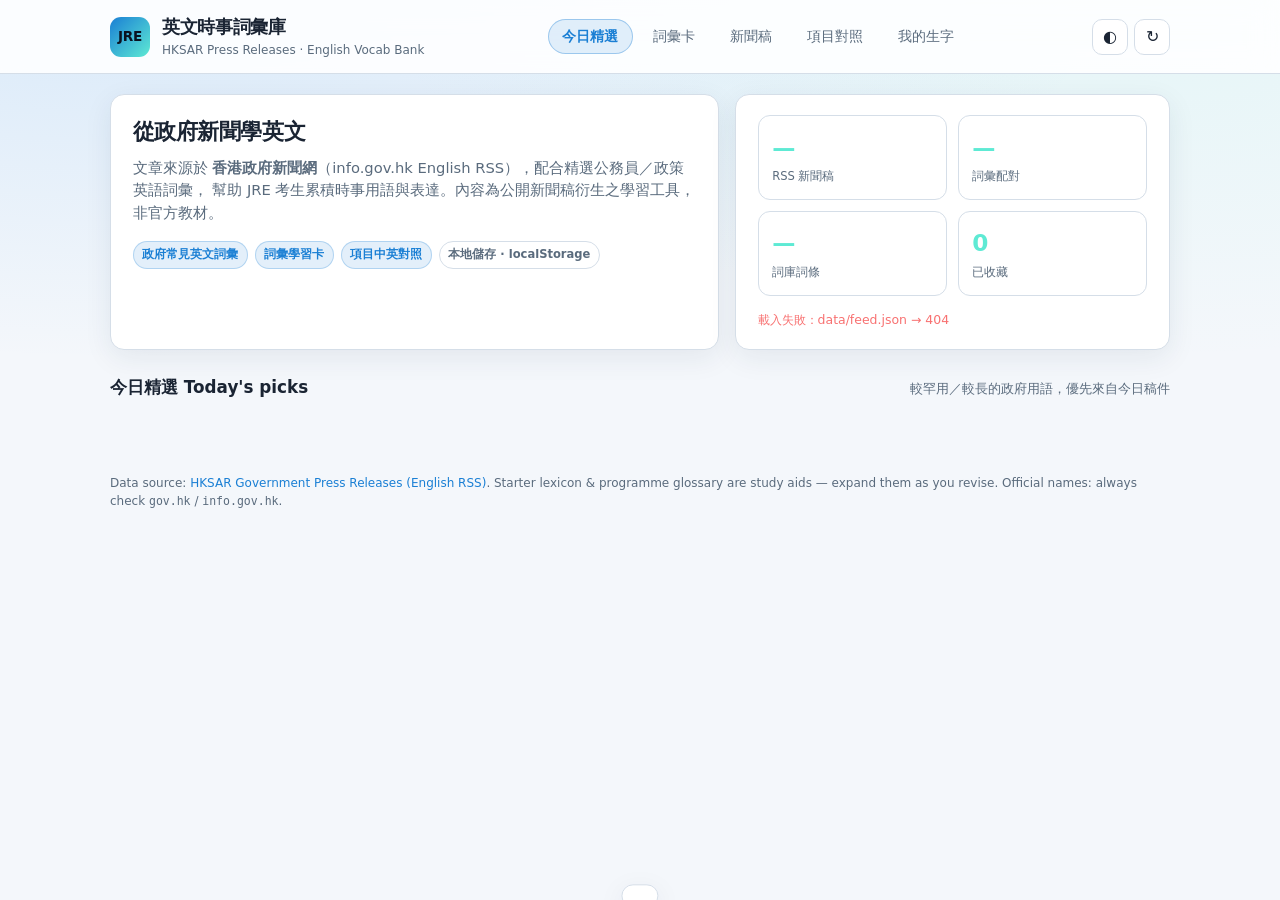
==== static/index.html @ 372e7e4e "Initial JRE English vocab bank (GitHub Pages /docs)" ====
<!DOCTYPE html>
<html lang="zh-Hant">
<head>
  <meta charset="UTF-8" />
  <meta name="viewport" content="width=device-width, initial-scale=1" />
  <meta name="description" content="JRE English — HKSAR press-release vocabulary bank for exam prep" />
  <title>JRE 英文時事詞彙庫 · Vocab Bank</title>
  <link rel="stylesheet" href="styles.css" />
  <link rel="icon" href="data:image/svg+xml,%3Csvg xmlns='http://www.w3.org/2000/svg' viewBox='0 0 32 32'%3E%3Crect rx='8' width='32' height='32' fill='%233d9cf0'/%3E%3Ctext x='16' y='22' text-anchor='middle' font-size='14' font-family='sans-serif' font-weight='700' fill='%230a1220'%3EJRE%3C/text%3E%3C/svg%3E" />
</head>
<body>
  <header class="app-header">
    <div class="header-inner">
      <div class="brand">
        <div class="brand-mark">JRE</div>
        <div>
          <h1>英文時事詞彙庫</h1>
          <p>HKSAR Press Releases · English Vocab Bank</p>
        </div>
      </div>
      <nav class="nav-tabs" id="nav" aria-label="Sections">
        <button type="button" data-panel="today" class="active">今日精選</button>
        <button type="button" data-panel="vocab">詞彙卡</button>
        <button type="button" data-panel="feed">新聞稿</button>
        <button type="button" data-panel="programmes">項目對照</button>
        <button type="button" data-panel="saved">我的生字</button>
      </nav>
      <div class="header-actions">
        <button type="button" class="icon-btn" id="btnTheme" title="切換深淺色 / Toggle theme" aria-label="Toggle theme">◐</button>
        <button type="button" class="icon-btn" id="btnRefresh" title="重新擷取 RSS / Refresh" aria-label="Refresh feed">↻</button>
      </div>
    </div>
  </header>

  <main>
    <section class="hero">
      <div class="hero-card">
        <h2>從政府新聞學英文</h2>
        <p class="lede">
          文章來源於 <strong>香港政府新聞網</strong>（info.gov.hk English RSS），配合精選公務員／政策英語詞彙，
          幫助 JRE 考生累積時事用語與表達。內容為公開新聞稿衍生之學習工具，非官方教材。
        </p>
        <div class="badge-row">
          <span class="badge">政府常見英文詞彙</span>
          <span class="badge">詞彙學習卡</span>
          <span class="badge">項目中英對照</span>
          <span class="badge muted">本地儲存 · localStorage</span>
        </div>
      </div>
      <div class="stat-card">
        <div class="stats" id="stats">
          <div class="stat"><div class="n" id="statItems">—</div><div class="l">RSS 新聞稿</div></div>
          <div class="stat"><div class="n" id="statMatches">—</div><div class="l">詞彙配對</div></div>
          <div class="stat"><div class="n" id="statLexicon">—</div><div class="l">詞庫詞條</div></div>
          <div class="stat"><div class="n" id="statSaved">—</div><div class="l">已收藏</div></div>
        </div>
        <div class="status-bar" id="statusBar" style="margin-top:0.85rem"></div>
      </div>
    </section>

    <!-- Today -->
    <section class="panel active" id="panel-today">
      <div class="section-title">
        <h3>今日精選 Today's picks</h3>
        <span>較罕用／較長的政府用語，優先來自今日稿件</span>
      </div>
      <div class="card-grid three" id="picksGrid"></div>
    </section>

    <!-- Vocab -->
    <section class="panel" id="panel-vocab">
      <div class="toolbar">
        <div class="search">
          <input type="search" id="vocabSearch" placeholder="搜尋英文／中文／詞性…" autocomplete="off" />
        </div>
      </div>
      <div class="section-title">
        <h3>詞彙卡 Vocabulary cards</h3>
        <span id="vocabCount"></span>
      </div>
      <div class="card-grid" id="vocabGrid"></div>
    </section>

    <!-- Feed -->
    <section class="panel" id="panel-feed">
      <div class="toolbar">
        <div class="search">
          <input type="search" id="feedSearch" placeholder="搜尋新聞稿標題／內容…" autocomplete="off" />
        </div>
      </div>
      <div class="section-title">
        <h3>最新英文新聞稿</h3>
        <span>來源：info.gov.hk GIA RSS</span>
      </div>
      <div class="feed-list" id="feedList"></div>
    </section>

    <!-- Programmes -->
    <section class="panel" id="panel-programmes">
      <div class="disclaimer" id="progDisclaimer"></div>
      <div class="toolbar">
        <div class="search">
          <input type="search" id="progSearch" placeholder="搜尋計劃／機構英文或中文名稱…" autocomplete="off" />
        </div>
      </div>
      <div class="prog-filters" id="progFilters"></div>
      <div class="section-title">
        <h3>常見政府項目中英文對照</h3>
        <span id="progCount"></span>
      </div>
      <div class="prog-table-wrap">
        <table class="prog">
          <thead>
            <tr>
              <th>English</th>
              <th>中文</th>
              <th>Abbr</th>
              <th>範疇</th>
            </tr>
          </thead>
          <tbody id="progBody"></tbody>
        </table>
      </div>
    </section>

    <!-- Saved -->
    <section class="panel" id="panel-saved">
      <div class="section-title">
        <h3>我的生字 Saved list</h3>
        <span>保存在本瀏覽器 localStorage</span>
      </div>
      <div class="toolbar">
        <button type="button" class="btn" id="btnExport">匯出 JSON</button>
        <button type="button" class="btn" id="btnClearSaved">清空收藏</button>
      </div>
      <div class="card-grid" id="savedGrid"></div>
    </section>
  </main>

  <footer class="footer">
    <p>
      Data source: <a href="https://www.info.gov.hk/gia/rss/general_en.xml" target="_blank" rel="noopener">HKSAR Government Press Releases (English RSS)</a>.
      Starter lexicon &amp; programme glossary are study aids — expand them as you revise.
      Official names: always check <code>gov.hk</code> / <code>info.gov.hk</code>.
    </p>
  </footer>

  <div class="toast" id="toast" role="status"></div>
  <script src="app.js"></script>
</body>
</html>
---- static/styles.css ----
:root {
  --bg: #0f1419;
  --bg-elevated: #1a222d;
  --bg-card: #1e2836;
  --bg-card-hover: #243041;
  --border: #2d3a4d;
  --text: #e8eef6;
  --text-muted: #8b9bb0;
  --accent: #3d9cf0;
  --accent-soft: rgba(61, 156, 240, 0.15);
  --accent-2: #5eead4;
  --warn: #fbbf24;
  --danger: #f87171;
  --success: #34d399;
  --radius: 14px;
  --shadow: 0 8px 32px rgba(0, 0, 0, 0.35);
  --font: "Segoe UI", "PingFang TC", "Noto Sans TC", "Microsoft JhengHei", system-ui, sans-serif;
  --mono: "SF Mono", "Cascadia Code", ui-monospace, monospace;
}

@media (prefers-color-scheme: light) {
  :root {
    --bg: #f4f7fb;
    --bg-elevated: #ffffff;
    --bg-card: #ffffff;
    --bg-card-hover: #f0f5fa;
    --border: #d5dee8;
    --text: #1a2433;
    --text-muted: #5a6b7d;
    --accent: #1a7fd4;
    --accent-soft: rgba(26, 127, 212, 0.12);
    --shadow: 0 8px 28px rgba(26, 50, 80, 0.08);
  }
}

[data-theme="light"] {
  --bg: #f4f7fb;
  --bg-elevated: #ffffff;
  --bg-card: #ffffff;
  --bg-card-hover: #f0f5fa;
  --border: #d5dee8;
  --text: #1a2433;
  --text-muted: #5a6b7d;
  --accent: #1a7fd4;
  --accent-soft: rgba(26, 127, 212, 0.12);
  --shadow: 0 8px 28px rgba(26, 50, 80, 0.08);
}

[data-theme="dark"] {
  --bg: #0f1419;
  --bg-elevated: #1a222d;
  --bg-card: #1e2836;
  --bg-card-hover: #243041;
  --border: #2d3a4d;
  --text: #e8eef6;
  --text-muted: #8b9bb0;
  --accent: #3d9cf0;
  --accent-soft: rgba(61, 156, 240, 0.15);
  --shadow: 0 8px 32px rgba(0, 0, 0, 0.35);
}

*,
*::before,
*::after {
  box-sizing: border-box;
}

html {
  scroll-behavior: smooth;
}

body {
  margin: 0;
  font-family: var(--font);
  background: var(--bg);
  color: var(--text);
  line-height: 1.55;
  min-height: 100vh;
  background-image:
    radial-gradient(ellipse 80% 50% at 10% -10%, rgba(61, 156, 240, 0.18), transparent),
    radial-gradient(ellipse 60% 40% at 90% 0%, rgba(94, 234, 212, 0.1), transparent);
}

a {
  color: var(--accent);
  text-decoration: none;
}
a:hover {
  text-decoration: underline;
}

.app-header {
  position: sticky;
  top: 0;
  z-index: 40;
  backdrop-filter: blur(14px);
  background: color-mix(in srgb, var(--bg-elevated) 88%, transparent);
  border-bottom: 1px solid var(--border);
}

.header-inner {
  max-width: 1100px;
  margin: 0 auto;
  padding: 0.85rem 1.25rem;
  display: flex;
  flex-wrap: wrap;
  align-items: center;
  gap: 0.75rem 1.25rem;
  justify-content: space-between;
}

.brand {
  display: flex;
  align-items: center;
  gap: 0.75rem;
}

.brand-mark {
  width: 40px;
  height: 40px;
  border-radius: 11px;
  background: linear-gradient(135deg, var(--accent), var(--accent-2));
  display: grid;
  place-items: center;
  font-weight: 800;
  font-size: 0.85rem;
  color: #0a1220;
  letter-spacing: -0.02em;
}

.brand h1 {
  margin: 0;
  font-size: 1.1rem;
  font-weight: 700;
  letter-spacing: -0.02em;
}

.brand p {
  margin: 0;
  font-size: 0.75rem;
  color: var(--text-muted);
}

.nav-tabs {
  display: flex;
  flex-wrap: wrap;
  gap: 0.35rem;
}

.nav-tabs button {
  appearance: none;
  border: 1px solid transparent;
  background: transparent;
  color: var(--text-muted);
  padding: 0.4rem 0.85rem;
  border-radius: 999px;
  font: inherit;
  font-size: 0.85rem;
  cursor: pointer;
  transition: 0.15s ease;
}

.nav-tabs button:hover {
  color: var(--text);
  background: var(--accent-soft);
}

.nav-tabs button.active {
  color: var(--accent);
  background: var(--accent-soft);
  border-color: color-mix(in srgb, var(--accent) 35%, transparent);
  font-weight: 600;
}

.header-actions {
  display: flex;
  gap: 0.4rem;
  align-items: center;
}

.icon-btn {
  appearance: none;
  border: 1px solid var(--border);
  background: var(--bg-card);
  color: var(--text);
  width: 36px;
  height: 36px;
  border-radius: 10px;
  cursor: pointer;
  display: grid;
  place-items: center;
  font-size: 1rem;
}

.icon-btn:hover {
  border-color: var(--accent);
}

main {
  max-width: 1100px;
  margin: 0 auto;
  padding: 1.25rem 1.25rem 3rem;
}

.hero {
  display: grid;
  gap: 1rem;
  margin-bottom: 1.5rem;
}

@media (min-width: 720px) {
  .hero {
    grid-template-columns: 1.4fr 1fr;
    align-items: stretch;
  }
}

.hero-card,
.stat-card {
  background: var(--bg-card);
  border: 1px solid var(--border);
  border-radius: var(--radius);
  padding: 1.25rem 1.35rem;
  box-shadow: var(--shadow);
}

.hero-card h2 {
  margin: 0 0 0.5rem;
  font-size: 1.35rem;
  letter-spacing: -0.02em;
}

.hero-card .lede {
  color: var(--text-muted);
  margin: 0 0 1rem;
  font-size: 0.92rem;
}

.badge-row {
  display: flex;
  flex-wrap: wrap;
  gap: 0.4rem;
}

.badge {
  font-size: 0.72rem;
  padding: 0.25rem 0.55rem;
  border-radius: 999px;
  background: var(--accent-soft);
  color: var(--accent);
  border: 1px solid color-mix(in srgb, var(--accent) 25%, transparent);
  font-weight: 600;
}

.badge.muted {
  background: transparent;
  color: var(--text-muted);
  border-color: var(--border);
}

.stats {
  display: grid;
  grid-template-columns: 1fr 1fr;
  gap: 0.65rem;
}

.stat {
  background: var(--bg-elevated);
  border: 1px solid var(--border);
  border-radius: 12px;
  padding: 0.85rem;
}

.stat .n {
  font-size: 1.45rem;
  font-weight: 750;
  letter-spacing: -0.03em;
  color: var(--accent-2);
}

.stat .l {
  font-size: 0.72rem;
  color: var(--text-muted);
  margin-top: 0.15rem;
}

.toolbar {
  display: flex;
  flex-wrap: wrap;
  gap: 0.65rem;
  margin-bottom: 1rem;
  align-items: center;
}

.search {
  flex: 1;
  min-width: 180px;
  position: relative;
}

.search input {
  width: 100%;
  padding: 0.65rem 0.9rem 0.65rem 2.2rem;
  border-radius: 12px;
  border: 1px solid var(--border);
  background: var(--bg-card);
  color: var(--text);
  font: inherit;
  font-size: 0.92rem;
}

.search::before {
  content: "⌕";
  position: absolute;
  left: 0.75rem;
  top: 50%;
  transform: translateY(-50%);
  color: var(--text-muted);
  font-size: 1rem;
  pointer-events: none;
}

.btn {
  appearance: none;
  border: 1px solid var(--border);
  background: var(--bg-card);
  color: var(--text);
  padding: 0.55rem 0.95rem;
  border-radius: 12px;
  font: inherit;
  font-size: 0.85rem;
  font-weight: 600;
  cursor: pointer;
  transition: 0.15s ease;
}

.btn:hover {
  border-color: var(--accent);
  background: var(--accent-soft);
}

.btn.primary {
  background: var(--accent);
  border-color: var(--accent);
  color: #fff;
}

.btn.primary:hover {
  filter: brightness(1.08);
}

.panel {
  display: none;
}

.panel.active {
  display: block;
}

.section-title {
  display: flex;
  align-items: baseline;
  justify-content: space-between;
  gap: 0.75rem;
  margin: 0.25rem 0 0.85rem;
}

.section-title h3 {
  margin: 0;
  font-size: 1.05rem;
}

.section-title span {
  font-size: 0.8rem;
  color: var(--text-muted);
}

.card-grid {
  display: grid;
  gap: 0.85rem;
  grid-template-columns: 1fr;
}

@media (min-width: 640px) {
  .card-grid {
    grid-template-columns: 1fr 1fr;
  }
}

@media (min-width: 960px) {
  .card-grid.three {
    grid-template-columns: 1fr 1fr 1fr;
  }
}

.vocab-card {
  background: var(--bg-card);
  border: 1px solid var(--border);
  border-radius: var(--radius);
  padding: 1rem 1.1rem;
  transition: border-color 0.15s, background 0.15s;
  display: flex;
  flex-direction: column;
  gap: 0.55rem;
}

.vocab-card:hover {
  background: var(--bg-card-hover);
  border-color: color-mix(in srgb, var(--accent) 40%, var(--border));
}

.vocab-card.saved {
  border-color: color-mix(in srgb, var(--success) 50%, var(--border));
}

.card-top {
  display: flex;
  justify-content: space-between;
  gap: 0.5rem;
  align-items: flex-start;
}

.term {
  font-size: 1.15rem;
  font-weight: 750;
  letter-spacing: -0.02em;
  margin: 0;
}

.pos {
  font-size: 0.72rem;
  color: var(--text-muted);
  font-family: var(--mono);
  margin-left: 0.35rem;
  font-weight: 500;
}

.zh {
  font-size: 0.95rem;
  color: var(--accent-2);
  font-weight: 600;
}

.meta-line {
  font-size: 0.78rem;
  color: var(--text-muted);
}

.related {
  display: flex;
  flex-wrap: wrap;
  gap: 0.3rem;
}

.chip {
  font-size: 0.7rem;
  padding: 0.15rem 0.45rem;
  border-radius: 6px;
  background: var(--bg-elevated);
  border: 1px solid var(--border);
  color: var(--text-muted);
}

.example {
  font-size: 0.84rem;
  color: var(--text);
  background: var(--bg-elevated);
  border-left: 3px solid var(--accent);
  padding: 0.55rem 0.7rem;
  border-radius: 0 8px 8px 0;
  margin: 0;
}

.example mark {
  background: color-mix(in srgb, var(--warn) 35%, transparent);
  color: inherit;
  padding: 0 0.1em;
  border-radius: 2px;
}

.source-link {
  font-size: 0.78rem;
  display: flex;
  flex-direction: column;
  gap: 0.15rem;
}

.source-link .date {
  color: var(--text-muted);
  font-size: 0.72rem;
}

.card-actions {
  display: flex;
  gap: 0.4rem;
  margin-top: auto;
  padding-top: 0.25rem;
}

.card-actions .btn {
  flex: 1;
  padding: 0.4rem 0.5rem;
  font-size: 0.78rem;
}

.feed-list {
  display: flex;
  flex-direction: column;
  gap: 0.55rem;
}

.feed-item {
  background: var(--bg-card);
  border: 1px solid var(--border);
  border-radius: 12px;
  padding: 0.85rem 1rem;
}

.feed-item h4 {
  margin: 0 0 0.35rem;
  font-size: 0.95rem;
  font-weight: 650;
}

.feed-item h4 a {
  color: var(--text);
}
.feed-item h4 a:hover {
  color: var(--accent);
}

.feed-item .desc {
  margin: 0;
  font-size: 0.82rem;
  color: var(--text-muted);
  display: -webkit-box;
  -webkit-line-clamp: 3;
  -webkit-box-orient: vertical;
  overflow: hidden;
}

.feed-item .meta {
  margin-top: 0.4rem;
  font-size: 0.72rem;
  color: var(--text-muted);
}

.prog-filters {
  display: flex;
  flex-wrap: wrap;
  gap: 0.35rem;
  margin-bottom: 0.85rem;
}

.prog-filters button {
  appearance: none;
  border: 1px solid var(--border);
  background: var(--bg-card);
  color: var(--text-muted);
  padding: 0.3rem 0.7rem;
  border-radius: 999px;
  font: inherit;
  font-size: 0.75rem;
  cursor: pointer;
}

.prog-filters button.active {
  color: var(--accent);
  border-color: var(--accent);
  background: var(--accent-soft);
  font-weight: 600;
}

.prog-table-wrap {
  overflow-x: auto;
  border: 1px solid var(--border);
  border-radius: var(--radius);
  background: var(--bg-card);
}

table.prog {
  width: 100%;
  border-collapse: collapse;
  font-size: 0.88rem;
}

table.prog th,
table.prog td {
  text-align: left;
  padding: 0.7rem 0.9rem;
  border-bottom: 1px solid var(--border);
  vertical-align: top;
}

table.prog th {
  background: var(--bg-elevated);
  font-size: 0.75rem;
  text-transform: uppercase;
  letter-spacing: 0.04em;
  color: var(--text-muted);
  position: sticky;
  top: 0;
}

table.prog tr:last-child td {
  border-bottom: none;
}

table.prog tr:hover td {
  background: var(--bg-card-hover);
}

.cat-pill {
  font-size: 0.68rem;
  padding: 0.12rem 0.45rem;
  border-radius: 999px;
  background: var(--accent-soft);
  color: var(--accent);
  white-space: nowrap;
}

.abbr {
  font-family: var(--mono);
  font-size: 0.78rem;
  color: var(--text-muted);
}

.empty {
  text-align: center;
  padding: 2.5rem 1rem;
  color: var(--text-muted);
  border: 1px dashed var(--border);
  border-radius: var(--radius);
}

.status-bar {
  font-size: 0.78rem;
  color: var(--text-muted);
  display: flex;
  flex-wrap: wrap;
  gap: 0.5rem 1rem;
  align-items: center;
}

.status-bar .err {
  color: var(--danger);
}

.footer {
  max-width: 1100px;
  margin: 0 auto;
  padding: 0 1.25rem 2rem;
  font-size: 0.75rem;
  color: var(--text-muted);
}

.footer code {
  font-family: var(--mono);
  font-size: 0.72rem;
}

.skeleton {
  background: linear-gradient(90deg, var(--border), var(--bg-card-hover), var(--border));
  background-size: 200% 100%;
  animation: shimmer 1.2s infinite;
  border-radius: 8px;
  height: 1rem;
}

@keyframes shimmer {
  0% { background-position: 200% 0; }
  100% { background-position: -200% 0; }
}

.toast {
  position: fixed;
  bottom: 1.25rem;
  left: 50%;
  transform: translateX(-50%) translateY(120%);
  background: var(--bg-elevated);
  border: 1px solid var(--border);
  color: var(--text);
  padding: 0.65rem 1.1rem;
  border-radius: 999px;
  font-size: 0.85rem;
  box-shadow: var(--shadow);
  transition: transform 0.25s ease;
  z-index: 100;
}

.toast.show {
  transform: translateX(-50%) translateY(0);
}

.disclaimer {
  font-size: 0.8rem;
  color: var(--text-muted);
  background: var(--accent-soft);
  border: 1px solid color-mix(in srgb, var(--accent) 25%, transparent);
  border-radius: 12px;
  padding: 0.75rem 1rem;
  margin-bottom: 1rem;
}
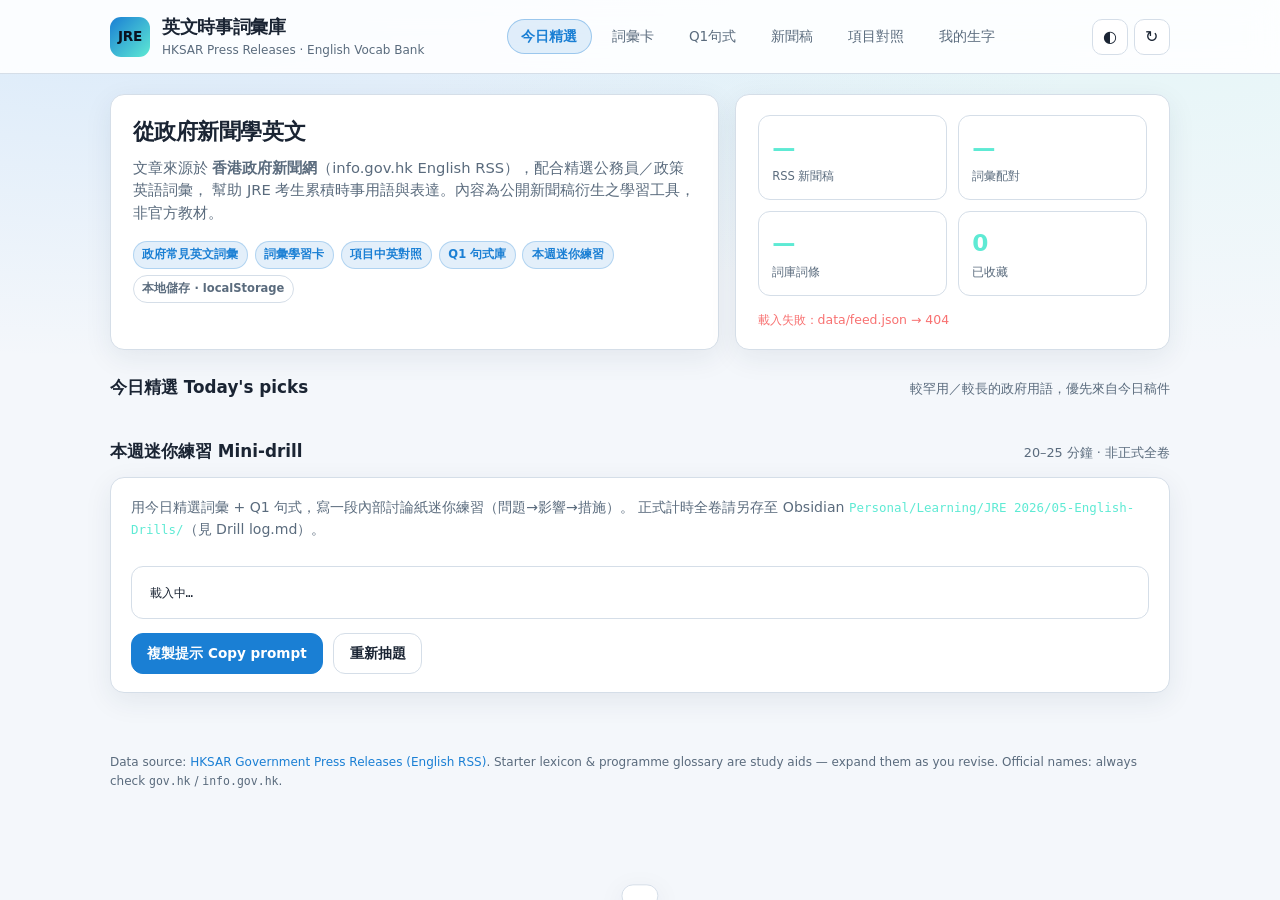
==== commit 6fe1fdc7: "Expand batch1: Q1 phrases + analysis lexicon + mini-drill - Lexicon 141→192 (+51 analysis/measure te" ====
--- a/static/index.html
+++ b/static/index.html
@@ -21,6 +21,7 @@
       <nav class="nav-tabs" id="nav" aria-label="Sections">
         <button type="button" data-panel="today" class="active">今日精選</button>
         <button type="button" data-panel="vocab">詞彙卡</button>
+        <button type="button" data-panel="q1">Q1句式</button>
         <button type="button" data-panel="feed">新聞稿</button>
         <button type="button" data-panel="programmes">項目對照</button>
         <button type="button" data-panel="saved">我的生字</button>
@@ -44,6 +45,8 @@
           <span class="badge">政府常見英文詞彙</span>
           <span class="badge">詞彙學習卡</span>
           <span class="badge">項目中英對照</span>
+          <span class="badge">Q1 句式庫</span>
+          <span class="badge">本週迷你練習</span>
           <span class="badge muted">本地儲存 · localStorage</span>
         </div>
       </div>
@@ -65,6 +68,26 @@
         <span>較罕用／較長的政府用語，優先來自今日稿件</span>
       </div>
       <div class="card-grid three" id="picksGrid"></div>
+
+      <div class="mini-drill" id="miniDrill">
+        <div class="section-title" style="margin-top:1.5rem">
+          <h3>本週迷你練習 Mini-drill</h3>
+          <span>20–25 分鐘 · 非正式全卷</span>
+        </div>
+        <div class="drill-card">
+          <p class="drill-hint">
+            用今日精選詞彙 + Q1 句式，寫一段內部討論紙迷你練習（問題→影響→措施）。
+            正式計時全卷請另存至 Obsidian
+            <code>Personal/Learning/JRE 2026/05-English-Drills/</code>（見 Drill log.md）。
+          </p>
+          <div class="drill-meta" id="drillMeta"></div>
+          <pre class="drill-prompt" id="drillPrompt">載入中…</pre>
+          <div class="toolbar" style="margin-top:0.85rem;margin-bottom:0">
+            <button type="button" class="btn primary" id="btnCopyDrill">複製提示 Copy prompt</button>
+            <button type="button" class="btn" id="btnRegenDrill">重新抽題</button>
+          </div>
+        </div>
+      </div>
     </section>
 
     <!-- Vocab -->
@@ -79,6 +102,23 @@
         <span id="vocabCount"></span>
       </div>
       <div class="card-grid" id="vocabGrid"></div>
+    </section>
+
+
+    <!-- Q1 phrases -->
+    <section class="panel" id="panel-q1">
+      <div class="disclaimer" id="q1Disclaimer"></div>
+      <div class="toolbar">
+        <div class="search">
+          <input type="search" id="q1Search" placeholder="搜尋句式英文／中文／類別…" autocomplete="off" />
+        </div>
+      </div>
+      <div class="prog-filters" id="q1Filters"></div>
+      <div class="section-title">
+        <h3>Q1 句式 Phrase bank</h3>
+        <span id="q1Count"></span>
+      </div>
+      <div class="card-grid" id="q1Grid"></div>
     </section>
 
     <!-- Feed -->
--- a/static/styles.css
+++ b/static/styles.css
@@ -701,3 +701,67 @@
   padding: 0.75rem 1rem;
   margin-bottom: 1rem;
 }
+
+
+/* Q1 phrase cards + mini-drill */
+.phrase-card .card-top {
+  display: flex;
+  flex-wrap: wrap;
+  align-items: flex-start;
+  justify-content: space-between;
+  gap: 0.5rem;
+}
+.phrase-card .term {
+  font-size: 0.98rem;
+  line-height: 1.35;
+  flex: 1;
+  min-width: 0;
+}
+.phrase-card .pos { display: none; }
+
+.mini-drill .drill-card {
+  background: var(--bg-card);
+  border: 1px solid var(--border);
+  border-radius: var(--radius);
+  padding: 1.15rem 1.25rem;
+  box-shadow: var(--shadow);
+}
+.drill-hint {
+  margin: 0 0 0.85rem;
+  font-size: 0.88rem;
+  color: var(--text-muted);
+}
+.drill-hint code {
+  font-family: var(--mono);
+  font-size: 0.78rem;
+  color: var(--accent-2);
+}
+.drill-meta {
+  display: flex;
+  flex-wrap: wrap;
+  gap: 0.4rem;
+  margin-bottom: 0.75rem;
+}
+.drill-meta .chip {
+  font-size: 0.72rem;
+  padding: 0.2rem 0.55rem;
+  border-radius: 999px;
+  background: var(--accent-soft);
+  color: var(--accent);
+  border: 1px solid color-mix(in srgb, var(--accent) 25%, transparent);
+}
+.drill-prompt {
+  margin: 0;
+  padding: 1rem 1.1rem;
+  background: var(--bg-elevated);
+  border: 1px solid var(--border);
+  border-radius: 12px;
+  font-family: var(--mono);
+  font-size: 0.78rem;
+  line-height: 1.55;
+  white-space: pre-wrap;
+  word-break: break-word;
+  max-height: 420px;
+  overflow: auto;
+  color: var(--text);
+}
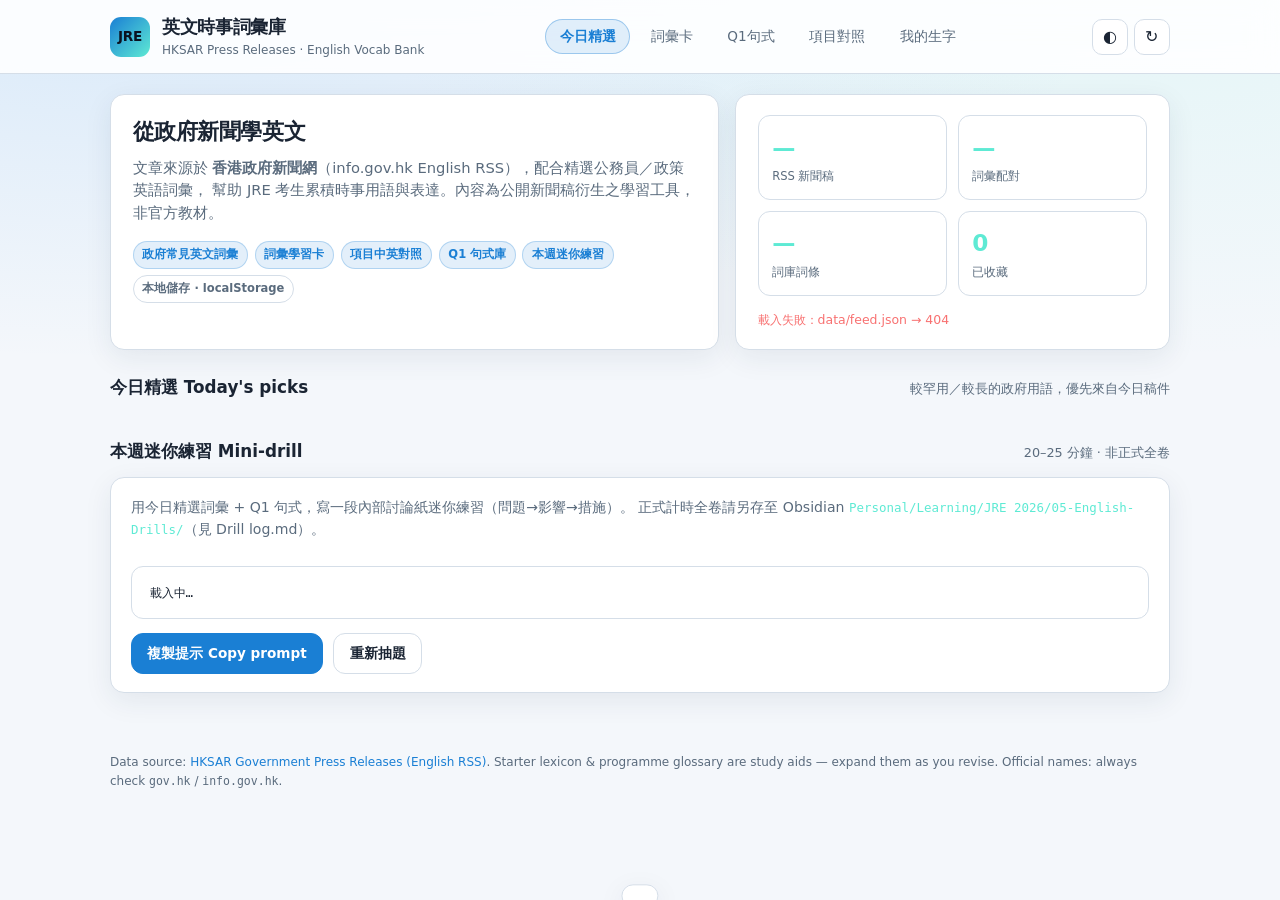
==== commit 19d956f6: "Remove 新聞稿 tab from vocab bank UI Keep RSS matching for cards; drop the feed browser panel." ====
--- a/static/index.html
+++ b/static/index.html
@@ -5,7 +5,7 @@
   <meta name="viewport" content="width=device-width, initial-scale=1" />
   <meta name="description" content="JRE English — HKSAR press-release vocabulary bank for exam prep" />
   <title>JRE 英文時事詞彙庫 · Vocab Bank</title>
-  <link rel="stylesheet" href="styles.css" />
+  <link rel="stylesheet" href="styles.css?v=20261025c" />
   <link rel="icon" href="data:image/svg+xml,%3Csvg xmlns='http://www.w3.org/2000/svg' viewBox='0 0 32 32'%3E%3Crect rx='8' width='32' height='32' fill='%233d9cf0'/%3E%3Ctext x='16' y='22' text-anchor='middle' font-size='14' font-family='sans-serif' font-weight='700' fill='%230a1220'%3EJRE%3C/text%3E%3C/svg%3E" />
 </head>
 <body>
@@ -22,7 +22,6 @@
         <button type="button" data-panel="today" class="active">今日精選</button>
         <button type="button" data-panel="vocab">詞彙卡</button>
         <button type="button" data-panel="q1">Q1句式</button>
-        <button type="button" data-panel="feed">新聞稿</button>
         <button type="button" data-panel="programmes">項目對照</button>
         <button type="button" data-panel="saved">我的生字</button>
       </nav>
@@ -121,20 +120,6 @@
       <div class="card-grid" id="q1Grid"></div>
     </section>
 
-    <!-- Feed -->
-    <section class="panel" id="panel-feed">
-      <div class="toolbar">
-        <div class="search">
-          <input type="search" id="feedSearch" placeholder="搜尋新聞稿標題／內容…" autocomplete="off" />
-        </div>
-      </div>
-      <div class="section-title">
-        <h3>最新英文新聞稿</h3>
-        <span>來源：info.gov.hk GIA RSS</span>
-      </div>
-      <div class="feed-list" id="feedList"></div>
-    </section>
-
     <!-- Programmes -->
     <section class="panel" id="panel-programmes">
       <div class="disclaimer" id="progDisclaimer"></div>
@@ -186,6 +171,6 @@
   </footer>
 
   <div class="toast" id="toast" role="status"></div>
-  <script src="app.js"></script>
+  <script src="app.js?v=20261025c"></script>
 </body>
 </html>
--- a/static/styles.css
+++ b/static/styles.css
@@ -478,6 +478,54 @@
   border-radius: 2px;
 }
 
+
+.lex-block {
+  display: flex;
+  flex-direction: column;
+  gap: 0.35rem;
+}
+
+.lex-label {
+  font-size: 0.72rem;
+  font-weight: 700;
+  letter-spacing: 0.02em;
+  color: var(--text-muted);
+  text-transform: none;
+}
+
+.chip-syn {
+  background: color-mix(in srgb, var(--accent) 14%, var(--bg-elevated));
+  border-color: color-mix(in srgb, var(--accent) 35%, var(--border));
+  color: var(--text);
+}
+
+.chip-ant {
+  background: color-mix(in srgb, #e11d48 10%, var(--bg-elevated));
+  border-color: color-mix(in srgb, #e11d48 28%, var(--border));
+  color: var(--text);
+}
+
+.example-list {
+  list-style: none;
+  margin: 0;
+  padding: 0;
+  display: flex;
+  flex-direction: column;
+  gap: 0.55rem;
+}
+
+.example-item {
+  margin: 0;
+}
+
+.example-zh {
+  margin: 0.25rem 0 0;
+  font-size: 0.78rem;
+  color: var(--text-muted);
+  padding-left: 0.7rem;
+}
+
+
 .source-link {
   font-size: 0.78rem;
   display: flex;
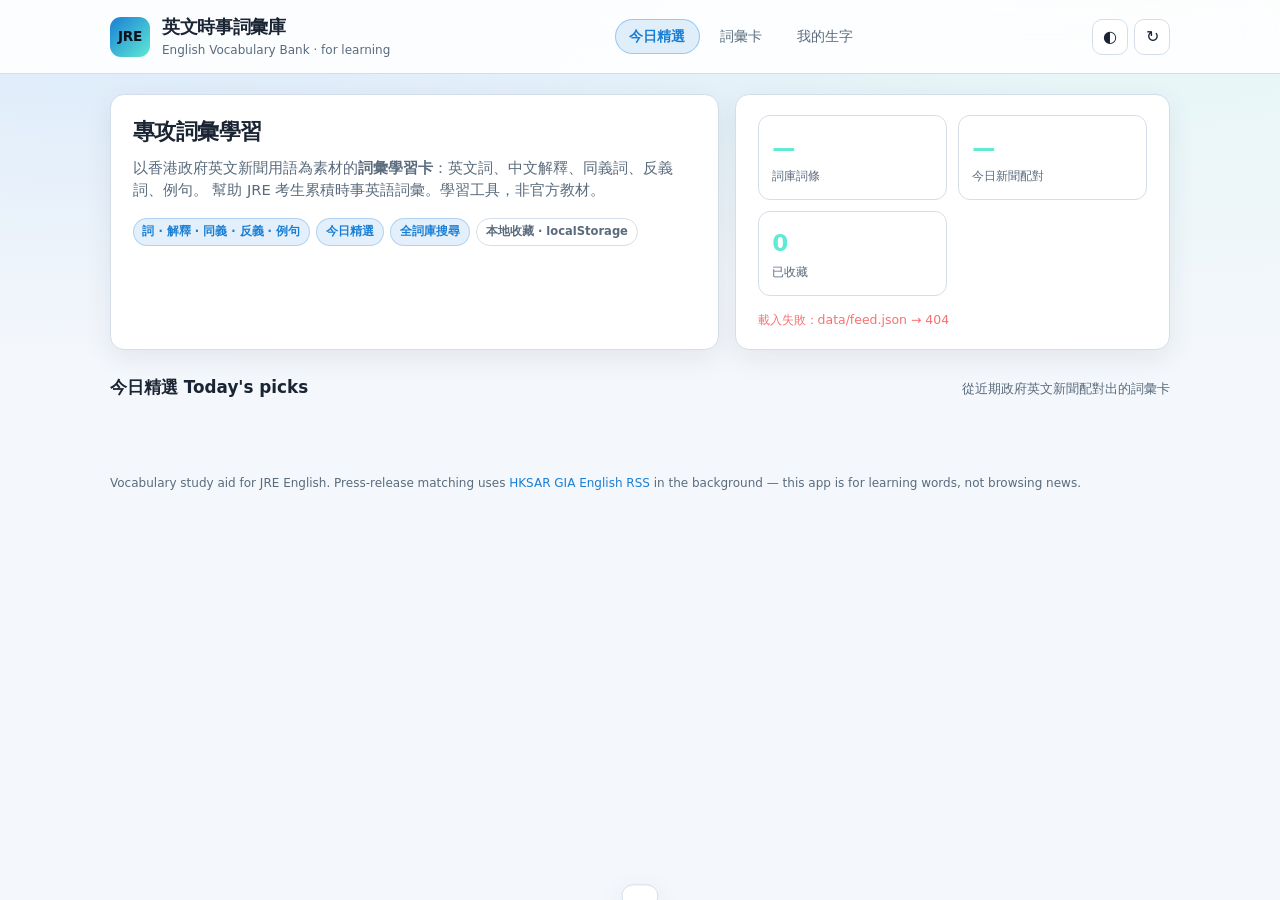
==== commit 8be707a4: "Slim app to vocab learning only Keep 今日精選 / 詞彙卡 / 我的生字. Drop Q1 phrases, programmes, mini-drill, and" ====
--- a/static/index.html
+++ b/static/index.html
@@ -5,7 +5,7 @@
   <meta name="viewport" content="width=device-width, initial-scale=1" />
   <meta name="description" content="JRE English — HKSAR press-release vocabulary bank for exam prep" />
   <title>JRE 英文時事詞彙庫 · Vocab Bank</title>
-  <link rel="stylesheet" href="styles.css?v=20261025c" />
+  <link rel="stylesheet" href="styles.css?v=20261025d" />
   <link rel="icon" href="data:image/svg+xml,%3Csvg xmlns='http://www.w3.org/2000/svg' viewBox='0 0 32 32'%3E%3Crect rx='8' width='32' height='32' fill='%233d9cf0'/%3E%3Ctext x='16' y='22' text-anchor='middle' font-size='14' font-family='sans-serif' font-weight='700' fill='%230a1220'%3EJRE%3C/text%3E%3C/svg%3E" />
 </head>
 <body>
@@ -15,19 +15,17 @@
         <div class="brand-mark">JRE</div>
         <div>
           <h1>英文時事詞彙庫</h1>
-          <p>HKSAR Press Releases · English Vocab Bank</p>
+          <p>English Vocabulary Bank · for learning</p>
         </div>
       </div>
       <nav class="nav-tabs" id="nav" aria-label="Sections">
         <button type="button" data-panel="today" class="active">今日精選</button>
         <button type="button" data-panel="vocab">詞彙卡</button>
-        <button type="button" data-panel="q1">Q1句式</button>
-        <button type="button" data-panel="programmes">項目對照</button>
         <button type="button" data-panel="saved">我的生字</button>
       </nav>
       <div class="header-actions">
         <button type="button" class="icon-btn" id="btnTheme" title="切換深淺色 / Toggle theme" aria-label="Toggle theme">◐</button>
-        <button type="button" class="icon-btn" id="btnRefresh" title="重新擷取 RSS / Refresh" aria-label="Refresh feed">↻</button>
+        <button type="button" class="icon-btn" id="btnRefresh" title="重新整理今日精選 / Refresh" aria-label="Refresh">↻</button>
       </div>
     </div>
   </header>
@@ -35,65 +33,41 @@
   <main>
     <section class="hero">
       <div class="hero-card">
-        <h2>從政府新聞學英文</h2>
+        <h2>專攻詞彙學習</h2>
         <p class="lede">
-          文章來源於 <strong>香港政府新聞網</strong>（info.gov.hk English RSS），配合精選公務員／政策英語詞彙，
-          幫助 JRE 考生累積時事用語與表達。內容為公開新聞稿衍生之學習工具，非官方教材。
+          以香港政府英文新聞用語為素材的<strong>詞彙學習卡</strong>：英文詞、中文解釋、同義詞、反義詞、例句。
+          幫助 JRE 考生累積時事英語詞彙。學習工具，非官方教材。
         </p>
         <div class="badge-row">
-          <span class="badge">政府常見英文詞彙</span>
-          <span class="badge">詞彙學習卡</span>
-          <span class="badge">項目中英對照</span>
-          <span class="badge">Q1 句式庫</span>
-          <span class="badge">本週迷你練習</span>
-          <span class="badge muted">本地儲存 · localStorage</span>
+          <span class="badge">詞 · 解釋 · 同義 · 反義 · 例句</span>
+          <span class="badge">今日精選</span>
+          <span class="badge">全詞庫搜尋</span>
+          <span class="badge muted">本地收藏 · localStorage</span>
         </div>
       </div>
       <div class="stat-card">
         <div class="stats" id="stats">
-          <div class="stat"><div class="n" id="statItems">—</div><div class="l">RSS 新聞稿</div></div>
-          <div class="stat"><div class="n" id="statMatches">—</div><div class="l">詞彙配對</div></div>
           <div class="stat"><div class="n" id="statLexicon">—</div><div class="l">詞庫詞條</div></div>
+          <div class="stat"><div class="n" id="statMatches">—</div><div class="l">今日新聞配對</div></div>
           <div class="stat"><div class="n" id="statSaved">—</div><div class="l">已收藏</div></div>
+          <div class="stat" hidden><div class="n" id="statItems">—</div><div class="l">RSS</div></div>
         </div>
         <div class="status-bar" id="statusBar" style="margin-top:0.85rem"></div>
       </div>
     </section>
 
-    <!-- Today -->
     <section class="panel active" id="panel-today">
       <div class="section-title">
         <h3>今日精選 Today's picks</h3>
-        <span>較罕用／較長的政府用語，優先來自今日稿件</span>
+        <span>從近期政府英文新聞配對出的詞彙卡</span>
       </div>
       <div class="card-grid three" id="picksGrid"></div>
-
-      <div class="mini-drill" id="miniDrill">
-        <div class="section-title" style="margin-top:1.5rem">
-          <h3>本週迷你練習 Mini-drill</h3>
-          <span>20–25 分鐘 · 非正式全卷</span>
-        </div>
-        <div class="drill-card">
-          <p class="drill-hint">
-            用今日精選詞彙 + Q1 句式，寫一段內部討論紙迷你練習（問題→影響→措施）。
-            正式計時全卷請另存至 Obsidian
-            <code>Personal/Learning/JRE 2026/05-English-Drills/</code>（見 Drill log.md）。
-          </p>
-          <div class="drill-meta" id="drillMeta"></div>
-          <pre class="drill-prompt" id="drillPrompt">載入中…</pre>
-          <div class="toolbar" style="margin-top:0.85rem;margin-bottom:0">
-            <button type="button" class="btn primary" id="btnCopyDrill">複製提示 Copy prompt</button>
-            <button type="button" class="btn" id="btnRegenDrill">重新抽題</button>
-          </div>
-        </div>
-      </div>
     </section>
 
-    <!-- Vocab -->
     <section class="panel" id="panel-vocab">
       <div class="toolbar">
         <div class="search">
-          <input type="search" id="vocabSearch" placeholder="搜尋英文／中文／詞性…" autocomplete="off" />
+          <input type="search" id="vocabSearch" placeholder="搜尋英文／中文／同義詞／反義詞…" autocomplete="off" />
         </div>
       </div>
       <div class="section-title">
@@ -103,52 +77,6 @@
       <div class="card-grid" id="vocabGrid"></div>
     </section>
 
-
-    <!-- Q1 phrases -->
-    <section class="panel" id="panel-q1">
-      <div class="disclaimer" id="q1Disclaimer"></div>
-      <div class="toolbar">
-        <div class="search">
-          <input type="search" id="q1Search" placeholder="搜尋句式英文／中文／類別…" autocomplete="off" />
-        </div>
-      </div>
-      <div class="prog-filters" id="q1Filters"></div>
-      <div class="section-title">
-        <h3>Q1 句式 Phrase bank</h3>
-        <span id="q1Count"></span>
-      </div>
-      <div class="card-grid" id="q1Grid"></div>
-    </section>
-
-    <!-- Programmes -->
-    <section class="panel" id="panel-programmes">
-      <div class="disclaimer" id="progDisclaimer"></div>
-      <div class="toolbar">
-        <div class="search">
-          <input type="search" id="progSearch" placeholder="搜尋計劃／機構英文或中文名稱…" autocomplete="off" />
-        </div>
-      </div>
-      <div class="prog-filters" id="progFilters"></div>
-      <div class="section-title">
-        <h3>常見政府項目中英文對照</h3>
-        <span id="progCount"></span>
-      </div>
-      <div class="prog-table-wrap">
-        <table class="prog">
-          <thead>
-            <tr>
-              <th>English</th>
-              <th>中文</th>
-              <th>Abbr</th>
-              <th>範疇</th>
-            </tr>
-          </thead>
-          <tbody id="progBody"></tbody>
-        </table>
-      </div>
-    </section>
-
-    <!-- Saved -->
     <section class="panel" id="panel-saved">
       <div class="section-title">
         <h3>我的生字 Saved list</h3>
@@ -164,13 +92,13 @@
 
   <footer class="footer">
     <p>
-      Data source: <a href="https://www.info.gov.hk/gia/rss/general_en.xml" target="_blank" rel="noopener">HKSAR Government Press Releases (English RSS)</a>.
-      Starter lexicon &amp; programme glossary are study aids — expand them as you revise.
-      Official names: always check <code>gov.hk</code> / <code>info.gov.hk</code>.
+      Vocabulary study aid for JRE English. Press-release matching uses
+      <a href="https://www.info.gov.hk/gia/rss/general_en.xml" target="_blank" rel="noopener">HKSAR GIA English RSS</a>
+      in the background — this app is for learning words, not browsing news.
     </p>
   </footer>
 
   <div class="toast" id="toast" role="status"></div>
-  <script src="app.js?v=20261025c"></script>
+  <script src="app.js?v=20261025d"></script>
 </body>
 </html>
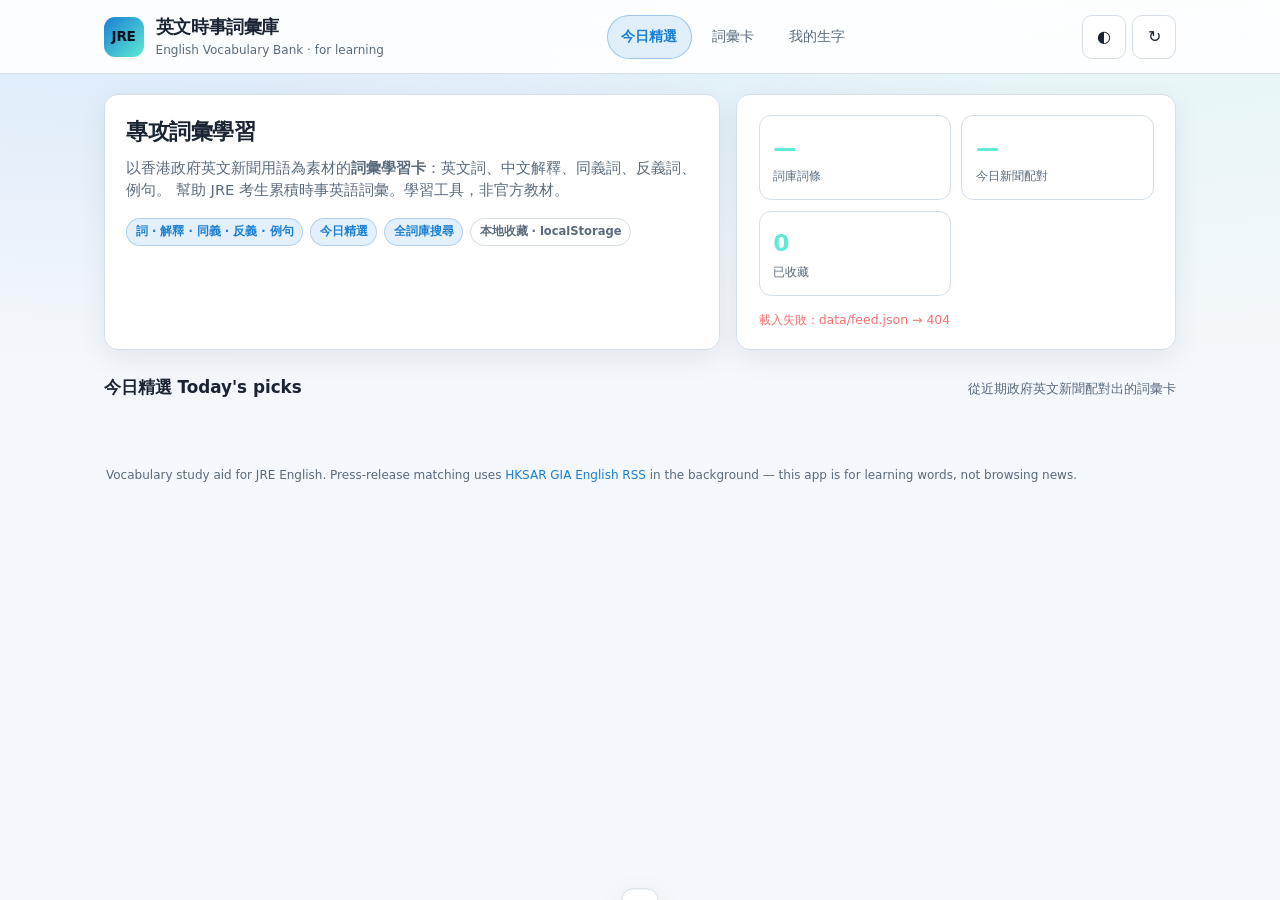
==== commit 4cc79087: "Improve iPhone mobile layout for vocab bank Safe-area insets, full-width nav segments, 44px taps, no" ====
--- a/static/index.html
+++ b/static/index.html
@@ -2,10 +2,13 @@
 <html lang="zh-Hant">
 <head>
   <meta charset="UTF-8" />
-  <meta name="viewport" content="width=device-width, initial-scale=1" />
+  <meta name="viewport" content="width=device-width, initial-scale=1, viewport-fit=cover" />
+  <meta name="apple-mobile-web-app-capable" content="yes" />
+  <meta name="apple-mobile-web-app-status-bar-style" content="black-translucent" />
+  <meta name="theme-color" content="#0f1419" />
   <meta name="description" content="JRE English — HKSAR press-release vocabulary bank for exam prep" />
   <title>JRE 英文時事詞彙庫 · Vocab Bank</title>
-  <link rel="stylesheet" href="styles.css?v=20261025d" />
+  <link rel="stylesheet" href="styles.css?v=20261025f" />
   <link rel="icon" href="data:image/svg+xml,%3Csvg xmlns='http://www.w3.org/2000/svg' viewBox='0 0 32 32'%3E%3Crect rx='8' width='32' height='32' fill='%233d9cf0'/%3E%3Ctext x='16' y='22' text-anchor='middle' font-size='14' font-family='sans-serif' font-weight='700' fill='%230a1220'%3EJRE%3C/text%3E%3C/svg%3E" />
 </head>
 <body>
@@ -99,6 +102,6 @@
   </footer>
 
   <div class="toast" id="toast" role="status"></div>
-  <script src="app.js?v=20261025d"></script>
+  <script src="app.js?v=20261025f"></script>
 </body>
 </html>
--- a/static/styles.css
+++ b/static/styles.css
@@ -813,3 +813,254 @@
   overflow: auto;
   color: var(--text);
 }
+
+/* ——— Mobile-first / iPhone polish ——— */
+html {
+  -webkit-text-size-adjust: 100%;
+  text-size-adjust: 100%;
+}
+
+body {
+  min-height: 100dvh;
+  overflow-x: hidden;
+  padding-bottom: env(safe-area-inset-bottom, 0);
+  -webkit-tap-highlight-color: transparent;
+}
+
+.app-header {
+  padding-top: env(safe-area-inset-top, 0);
+}
+
+.header-inner {
+  padding-left: max(0.85rem, env(safe-area-inset-left));
+  padding-right: max(0.85rem, env(safe-area-inset-right));
+}
+
+main {
+  padding-left: max(0.85rem, env(safe-area-inset-left));
+  padding-right: max(0.85rem, env(safe-area-inset-right));
+  padding-bottom: calc(2.5rem + env(safe-area-inset-bottom, 0px));
+}
+
+.footer {
+  padding-left: max(1rem, env(safe-area-inset-left));
+  padding-right: max(1rem, env(safe-area-inset-right));
+  padding-bottom: calc(1.5rem + env(safe-area-inset-bottom, 0px));
+}
+
+/* Prevent iOS zoom on focus */
+input[type="search"],
+input[type="text"],
+textarea {
+  font-size: 16px !important;
+  max-width: 100%;
+}
+
+.nav-tabs button,
+.btn,
+.icon-btn {
+  touch-action: manipulation;
+  min-height: 44px;
+}
+
+.icon-btn {
+  width: 44px;
+  height: 44px;
+}
+
+.term {
+  overflow-wrap: anywhere;
+  word-break: break-word;
+}
+
+.example,
+.example-zh,
+.zh,
+.meta-line {
+  overflow-wrap: anywhere;
+}
+
+@media (max-width: 719px) {
+  .header-inner {
+    display: grid;
+    grid-template-columns: 1fr auto;
+    grid-template-areas:
+      "brand actions"
+      "nav nav";
+    gap: 0.65rem 0.5rem;
+    padding-top: 0.65rem;
+    padding-bottom: 0.65rem;
+    align-items: center;
+  }
+
+  .brand {
+    grid-area: brand;
+    min-width: 0;
+  }
+
+  .brand-mark {
+    width: 36px;
+    height: 36px;
+    flex-shrink: 0;
+  }
+
+  .brand h1 {
+    font-size: 1rem;
+    white-space: nowrap;
+    overflow: hidden;
+    text-overflow: ellipsis;
+    max-width: 58vw;
+  }
+
+  .brand p {
+    display: none;
+  }
+
+  .header-actions {
+    grid-area: actions;
+  }
+
+  .nav-tabs {
+    grid-area: nav;
+    display: grid;
+    grid-template-columns: repeat(3, 1fr);
+    gap: 0.35rem;
+    width: 100%;
+    flex-wrap: nowrap;
+  }
+
+  .nav-tabs button {
+    width: 100%;
+    padding: 0.55rem 0.35rem;
+    font-size: 0.82rem;
+    text-align: center;
+    white-space: nowrap;
+  }
+
+  main {
+    padding-top: 0.85rem;
+  }
+
+  .hero {
+    margin-bottom: 1rem;
+    gap: 0.75rem;
+  }
+
+  .hero-card,
+  .stat-card {
+    padding: 1rem;
+  }
+
+  .hero-card h2 {
+    font-size: 1.15rem;
+  }
+
+  .hero-card .lede {
+    font-size: 0.88rem;
+  }
+
+  .badge-row {
+    gap: 0.35rem;
+  }
+
+  .stats {
+    grid-template-columns: 1fr 1fr;
+    gap: 0.5rem;
+  }
+
+  .stat {
+    padding: 0.7rem;
+  }
+
+  .stat .n {
+    font-size: 1.25rem;
+  }
+
+  .stat .l {
+    font-size: 0.7rem;
+  }
+
+  .card-grid,
+  .card-grid.three {
+    grid-template-columns: 1fr !important;
+    gap: 0.75rem;
+  }
+
+  .vocab-card {
+    padding: 0.9rem 0.95rem;
+  }
+
+  .card-actions {
+    flex-wrap: wrap;
+  }
+
+  .card-actions .btn {
+    flex: 1 1 auto;
+    text-align: center;
+    justify-content: center;
+  }
+
+  .toolbar {
+    flex-direction: column;
+    align-items: stretch;
+    gap: 0.55rem;
+  }
+
+  .search {
+    width: 100%;
+  }
+
+  .search input {
+    width: 100%;
+  }
+
+  .section-title {
+    flex-direction: column;
+    align-items: flex-start;
+    gap: 0.2rem;
+  }
+
+  .section-title h3 {
+    font-size: 1rem;
+  }
+
+  .status-bar {
+    font-size: 0.72rem;
+    line-height: 1.4;
+  }
+
+  .lex-label {
+    font-size: 0.75rem;
+  }
+
+  .chip {
+    font-size: 0.75rem;
+    padding: 0.28rem 0.55rem;
+  }
+
+  .example {
+    font-size: 0.9rem;
+    padding: 0.65rem 0.75rem;
+  }
+
+  .example-zh {
+    font-size: 0.82rem;
+  }
+}
+
+@media (max-width: 380px) {
+  .brand h1 {
+    font-size: 0.92rem;
+  }
+
+  .nav-tabs button {
+    font-size: 0.75rem;
+    padding: 0.5rem 0.2rem;
+  }
+}
+
+@supports (padding: max(0px)) {
+  .toast {
+    bottom: max(1rem, env(safe-area-inset-bottom));
+  }
+}
